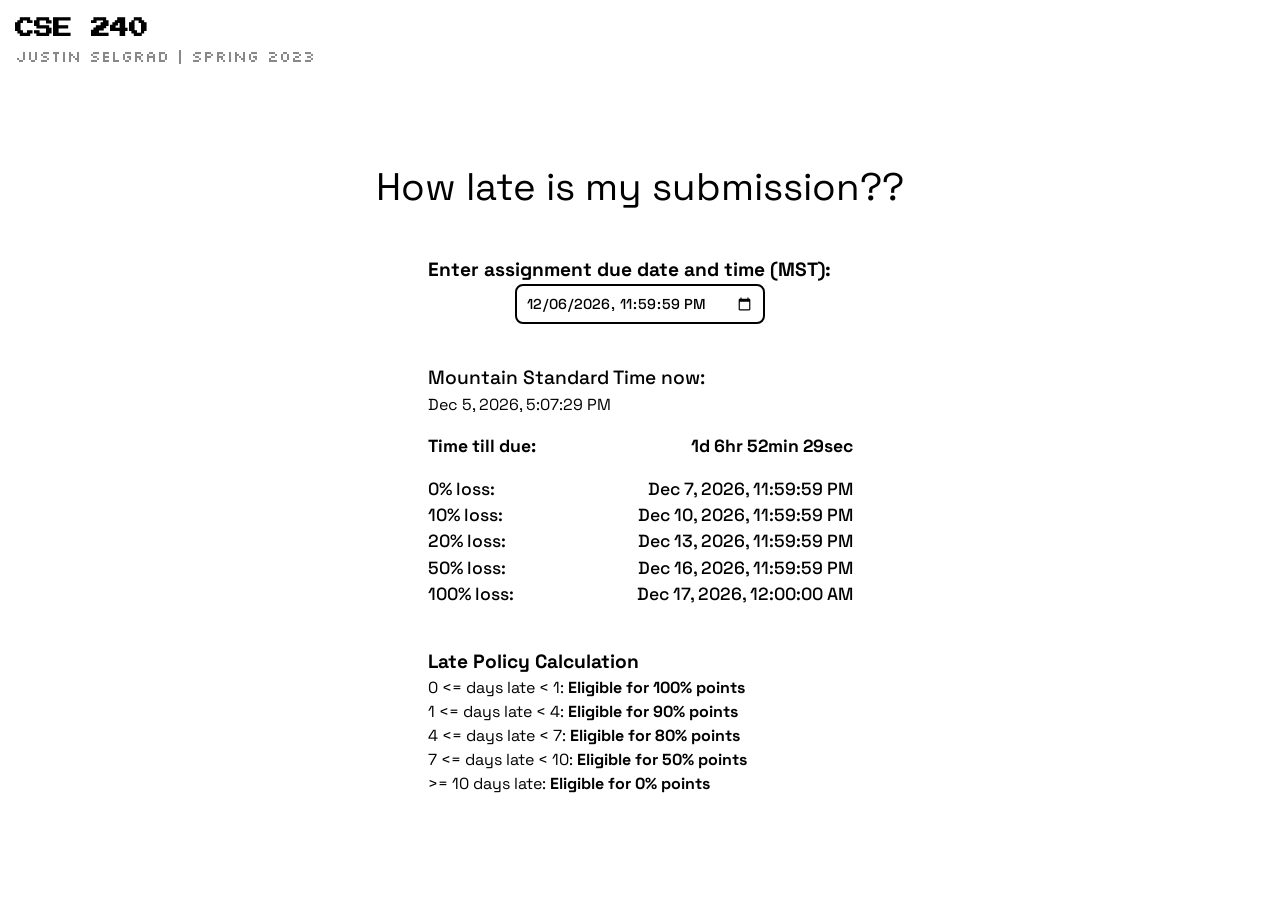
==== index.html @ 59bb1667 "pages deployment fix" ====
<!DOCTYPE html>
<html lang="en">

<head>
    <meta charset="UTF-8">
    <meta http-equiv="X-UA-Compatible" content="IE=edge">
    <meta name="viewport" content="width=device-width, initial-scale=1.0">
    <link href="./css/output.css" rel="stylesheet">
    <link
        href="https://fonts.googleapis.com/css2?family=Open+Sans:ital,wght@0,300;0,400;0,500;0,600;0,700;0,800;1,300;1,400;1,500;1,600;1,700;1,800&family=Press+Start+2P&family=Roboto+Slab:wght@100;200;300;400;500;600;700;800;900&family=Silkscreen:wght@400;700&family=Space+Grotesk:wght@300;400;500;600;700&display=swap"
        rel="stylesheet">
    <script src="./scripts/main.js"></script>

    <title>CSE 240 - Blegh</title>
</head>

<body class="w-[100vw] p-[15px]">

    <div id="header" class="w-[100%] h-[7vh]">
        <h1 class="text-[1.2rem] font-[700] mb-0 font-press-start">CSE 240</h1>
        <h2 class="text-[1rem] font-[500] text-[#888] font-silkscreen">Justin Selgrad | Spring 2023</h2>
    </div>

    <div id="main-body" class="w-[100%] mt-10 md:mt-20 grid place-content-center justify-items-center font-space-grotesk">
        <div id="body-title" class="mb-10">
            <h1 class="text-[1.5rem] md:text-[2.4rem] font-space-grotesk">How late is my submission??</h1>
        </div>
        <div id="body-content" class="md:w-[425px]">
            <div id="date-pick" class="mb-10">
                <p class="text-[1rem] md:text-[1.2rem] font-[700]">Enter assignment due date and time (MST):</p>
                <div id="button"
                    class="text-[0.9rem] mx-auto border-solid border-black border-[2px] w-[250px] h-[40px] grid place-content-center rounded-lg font-[500] hover:border-sky-700 hover:border-[3px]">
                    <input type="datetime-local" id="date" onchange="newDateTime()">
                </div>
            </div>

            <div id="output-div" class="mb-10">
                <p class="text-[1rem] md:text-[1.2rem] font-[500]">Mountain Standard Time now:</p>
                <p id="local-time" class="mb-4 text-[0.9rem] md:text-[1rem]"></p>
                <p class="text-[1.1rem] md:text-[1.1rem] font-[700] mb-4">Time till due: <span id="due-calc-total" class="float-right">😱</span></p>
                <p class="text-[1rem] md:text-[1.1rem] font-[500]">0% loss: <span id="due-calc-0" class="float-right">😱</span></p>
                <p class="text-[1rem] md:text-[1.1rem] font-[500]">10% loss: <span id="due-calc-10" class="float-right">😱</span></p>
                <p class="text-[1rem] md:text-[1.1rem] font-[500]">20% loss: <span id="due-calc-20" class="float-right">😱</span></p>
                <p class="text-[1rem] md:text-[1.1rem] font-[500]">50% loss: <span id="due-calc-50" class="float-right">😱</span></p>
                <p class="text-[1rem] md:text-[1.1rem] font-[500]">100% loss: <span id="due-calc-100" class="float-right">😱</span></p>
            </div>

            <div id="late-div" class="">
                <p class="text-[1rem] md:text-[1.2rem] font-[700]">Late Policy Calculation</p>
                <p class="text-[0.9rem] md:text-[1rem]">
                    0 <= days late < 1:<span class="font-[700]"> Eligible for 100% points </span> <br>
                    1 <= days late < 4:<span class="font-[700]"> Eligible for 90% points </span> <br>
                    4 <= days late < 7:<span class="font-[700]"> Eligible for 80% points </span> <br>
                    7 <= days late < 10:<span class="font-[700]"> Eligible for 50% points </span> <br>
                    >= 10 days late:<span class="font-[700]"> Eligible for 0% points </span>
                </p>
            </div>
        </div>

    </div>

    <div id="footer"></div>

</body>

</html>
---- css/output.css ----
/*
! tailwindcss v3.2.4 | MIT License | https://tailwindcss.com
*/

/*
1. Prevent padding and border from affecting element width. (https://github.com/mozdevs/cssremedy/issues/4)
2. Allow adding a border to an element by just adding a border-width. (https://github.com/tailwindcss/tailwindcss/pull/116)
*/

*,
::before,
::after {
  box-sizing: border-box;
  /* 1 */
  border-width: 0;
  /* 2 */
  border-style: solid;
  /* 2 */
  border-color: #e5e7eb;
  /* 2 */
}

::before,
::after {
  --tw-content: '';
}

/*
1. Use a consistent sensible line-height in all browsers.
2. Prevent adjustments of font size after orientation changes in iOS.
3. Use a more readable tab size.
4. Use the user's configured `sans` font-family by default.
5. Use the user's configured `sans` font-feature-settings by default.
*/

html {
  line-height: 1.5;
  /* 1 */
  -webkit-text-size-adjust: 100%;
  /* 2 */
  -moz-tab-size: 4;
  /* 3 */
  -o-tab-size: 4;
     tab-size: 4;
  /* 3 */
  font-family: ui-sans-serif, system-ui, -apple-system, BlinkMacSystemFont, "Segoe UI", Roboto, "Helvetica Neue", Arial, "Noto Sans", sans-serif, "Apple Color Emoji", "Segoe UI Emoji", "Segoe UI Symbol", "Noto Color Emoji";
  /* 4 */
  font-feature-settings: normal;
  /* 5 */
}

/*
1. Remove the margin in all browsers.
2. Inherit line-height from `html` so users can set them as a class directly on the `html` element.
*/

body {
  margin: 0;
  /* 1 */
  line-height: inherit;
  /* 2 */
}

/*
1. Add the correct height in Firefox.
2. Correct the inheritance of border color in Firefox. (https://bugzilla.mozilla.org/show_bug.cgi?id=190655)
3. Ensure horizontal rules are visible by default.
*/

hr {
  height: 0;
  /* 1 */
  color: inherit;
  /* 2 */
  border-top-width: 1px;
  /* 3 */
}

/*
Add the correct text decoration in Chrome, Edge, and Safari.
*/

abbr:where([title]) {
  -webkit-text-decoration: underline dotted;
          text-decoration: underline dotted;
}

/*
Remove the default font size and weight for headings.
*/

h1,
h2,
h3,
h4,
h5,
h6 {
  font-size: inherit;
  font-weight: inherit;
}

/*
Reset links to optimize for opt-in styling instead of opt-out.
*/

a {
  color: inherit;
  text-decoration: inherit;
}

/*
Add the correct font weight in Edge and Safari.
*/

b,
strong {
  font-weight: bolder;
}

/*
1. Use the user's configured `mono` font family by default.
2. Correct the odd `em` font sizing in all browsers.
*/

code,
kbd,
samp,
pre {
  font-family: ui-monospace, SFMono-Regular, Menlo, Monaco, Consolas, "Liberation Mono", "Courier New", monospace;
  /* 1 */
  font-size: 1em;
  /* 2 */
}

/*
Add the correct font size in all browsers.
*/

small {
  font-size: 80%;
}

/*
Prevent `sub` and `sup` elements from affecting the line height in all browsers.
*/

sub,
sup {
  font-size: 75%;
  line-height: 0;
  position: relative;
  vertical-align: baseline;
}

sub {
  bottom: -0.25em;
}

sup {
  top: -0.5em;
}

/*
1. Remove text indentation from table contents in Chrome and Safari. (https://bugs.chromium.org/p/chromium/issues/detail?id=999088, https://bugs.webkit.org/show_bug.cgi?id=201297)
2. Correct table border color inheritance in all Chrome and Safari. (https://bugs.chromium.org/p/chromium/issues/detail?id=935729, https://bugs.webkit.org/show_bug.cgi?id=195016)
3. Remove gaps between table borders by default.
*/

table {
  text-indent: 0;
  /* 1 */
  border-color: inherit;
  /* 2 */
  border-collapse: collapse;
  /* 3 */
}

/*
1. Change the font styles in all browsers.
2. Remove the margin in Firefox and Safari.
3. Remove default padding in all browsers.
*/

button,
input,
optgroup,
select,
textarea {
  font-family: inherit;
  /* 1 */
  font-size: 100%;
  /* 1 */
  font-weight: inherit;
  /* 1 */
  line-height: inherit;
  /* 1 */
  color: inherit;
  /* 1 */
  margin: 0;
  /* 2 */
  padding: 0;
  /* 3 */
}

/*
Remove the inheritance of text transform in Edge and Firefox.
*/

button,
select {
  text-transform: none;
}

/*
1. Correct the inability to style clickable types in iOS and Safari.
2. Remove default button styles.
*/

button,
[type='button'],
[type='reset'],
[type='submit'] {
  -webkit-appearance: button;
  /* 1 */
  background-color: transparent;
  /* 2 */
  background-image: none;
  /* 2 */
}

/*
Use the modern Firefox focus style for all focusable elements.
*/

:-moz-focusring {
  outline: auto;
}

/*
Remove the additional `:invalid` styles in Firefox. (https://github.com/mozilla/gecko-dev/blob/2f9eacd9d3d995c937b4251a5557d95d494c9be1/layout/style/res/forms.css#L728-L737)
*/

:-moz-ui-invalid {
  box-shadow: none;
}

/*
Add the correct vertical alignment in Chrome and Firefox.
*/

progress {
  vertical-align: baseline;
}

/*
Correct the cursor style of increment and decrement buttons in Safari.
*/

::-webkit-inner-spin-button,
::-webkit-outer-spin-button {
  height: auto;
}

/*
1. Correct the odd appearance in Chrome and Safari.
2. Correct the outline style in Safari.
*/

[type='search'] {
  -webkit-appearance: textfield;
  /* 1 */
  outline-offset: -2px;
  /* 2 */
}

/*
Remove the inner padding in Chrome and Safari on macOS.
*/

::-webkit-search-decoration {
  -webkit-appearance: none;
}

/*
1. Correct the inability to style clickable types in iOS and Safari.
2. Change font properties to `inherit` in Safari.
*/

::-webkit-file-upload-button {
  -webkit-appearance: button;
  /* 1 */
  font: inherit;
  /* 2 */
}

/*
Add the correct display in Chrome and Safari.
*/

summary {
  display: list-item;
}

/*
Removes the default spacing and border for appropriate elements.
*/

blockquote,
dl,
dd,
h1,
h2,
h3,
h4,
h5,
h6,
hr,
figure,
p,
pre {
  margin: 0;
}

fieldset {
  margin: 0;
  padding: 0;
}

legend {
  padding: 0;
}

ol,
ul,
menu {
  list-style: none;
  margin: 0;
  padding: 0;
}

/*
Prevent resizing textareas horizontally by default.
*/

textarea {
  resize: vertical;
}

/*
1. Reset the default placeholder opacity in Firefox. (https://github.com/tailwindlabs/tailwindcss/issues/3300)
2. Set the default placeholder color to the user's configured gray 400 color.
*/

input::-moz-placeholder, textarea::-moz-placeholder {
  opacity: 1;
  /* 1 */
  color: #9ca3af;
  /* 2 */
}

input::placeholder,
textarea::placeholder {
  opacity: 1;
  /* 1 */
  color: #9ca3af;
  /* 2 */
}

/*
Set the default cursor for buttons.
*/

button,
[role="button"] {
  cursor: pointer;
}

/*
Make sure disabled buttons don't get the pointer cursor.
*/

:disabled {
  cursor: default;
}

/*
1. Make replaced elements `display: block` by default. (https://github.com/mozdevs/cssremedy/issues/14)
2. Add `vertical-align: middle` to align replaced elements more sensibly by default. (https://github.com/jensimmons/cssremedy/issues/14#issuecomment-634934210)
   This can trigger a poorly considered lint error in some tools but is included by design.
*/

img,
svg,
video,
canvas,
audio,
iframe,
embed,
object {
  display: block;
  /* 1 */
  vertical-align: middle;
  /* 2 */
}

/*
Constrain images and videos to the parent width and preserve their intrinsic aspect ratio. (https://github.com/mozdevs/cssremedy/issues/14)
*/

img,
video {
  max-width: 100%;
  height: auto;
}

/* Make elements with the HTML hidden attribute stay hidden by default */

[hidden] {
  display: none;
}

*, ::before, ::after {
  --tw-border-spacing-x: 0;
  --tw-border-spacing-y: 0;
  --tw-translate-x: 0;
  --tw-translate-y: 0;
  --tw-rotate: 0;
  --tw-skew-x: 0;
  --tw-skew-y: 0;
  --tw-scale-x: 1;
  --tw-scale-y: 1;
  --tw-pan-x:  ;
  --tw-pan-y:  ;
  --tw-pinch-zoom:  ;
  --tw-scroll-snap-strictness: proximity;
  --tw-ordinal:  ;
  --tw-slashed-zero:  ;
  --tw-numeric-figure:  ;
  --tw-numeric-spacing:  ;
  --tw-numeric-fraction:  ;
  --tw-ring-inset:  ;
  --tw-ring-offset-width: 0px;
  --tw-ring-offset-color: #fff;
  --tw-ring-color: rgb(59 130 246 / 0.5);
  --tw-ring-offset-shadow: 0 0 #0000;
  --tw-ring-shadow: 0 0 #0000;
  --tw-shadow: 0 0 #0000;
  --tw-shadow-colored: 0 0 #0000;
  --tw-blur:  ;
  --tw-brightness:  ;
  --tw-contrast:  ;
  --tw-grayscale:  ;
  --tw-hue-rotate:  ;
  --tw-invert:  ;
  --tw-saturate:  ;
  --tw-sepia:  ;
  --tw-drop-shadow:  ;
  --tw-backdrop-blur:  ;
  --tw-backdrop-brightness:  ;
  --tw-backdrop-contrast:  ;
  --tw-backdrop-grayscale:  ;
  --tw-backdrop-hue-rotate:  ;
  --tw-backdrop-invert:  ;
  --tw-backdrop-opacity:  ;
  --tw-backdrop-saturate:  ;
  --tw-backdrop-sepia:  ;
}

::backdrop {
  --tw-border-spacing-x: 0;
  --tw-border-spacing-y: 0;
  --tw-translate-x: 0;
  --tw-translate-y: 0;
  --tw-rotate: 0;
  --tw-skew-x: 0;
  --tw-skew-y: 0;
  --tw-scale-x: 1;
  --tw-scale-y: 1;
  --tw-pan-x:  ;
  --tw-pan-y:  ;
  --tw-pinch-zoom:  ;
  --tw-scroll-snap-strictness: proximity;
  --tw-ordinal:  ;
  --tw-slashed-zero:  ;
  --tw-numeric-figure:  ;
  --tw-numeric-spacing:  ;
  --tw-numeric-fraction:  ;
  --tw-ring-inset:  ;
  --tw-ring-offset-width: 0px;
  --tw-ring-offset-color: #fff;
  --tw-ring-color: rgb(59 130 246 / 0.5);
  --tw-ring-offset-shadow: 0 0 #0000;
  --tw-ring-shadow: 0 0 #0000;
  --tw-shadow: 0 0 #0000;
  --tw-shadow-colored: 0 0 #0000;
  --tw-blur:  ;
  --tw-brightness:  ;
  --tw-contrast:  ;
  --tw-grayscale:  ;
  --tw-hue-rotate:  ;
  --tw-invert:  ;
  --tw-saturate:  ;
  --tw-sepia:  ;
  --tw-drop-shadow:  ;
  --tw-backdrop-blur:  ;
  --tw-backdrop-brightness:  ;
  --tw-backdrop-contrast:  ;
  --tw-backdrop-grayscale:  ;
  --tw-backdrop-hue-rotate:  ;
  --tw-backdrop-invert:  ;
  --tw-backdrop-opacity:  ;
  --tw-backdrop-saturate:  ;
  --tw-backdrop-sepia:  ;
}

.float-right {
  float: right;
}

.m-\[25px\] {
  margin: 25px;
}

.m-auto {
  margin: auto;
}

.mx-auto {
  margin-left: auto;
  margin-right: auto;
}

.mb-0 {
  margin-bottom: 0px;
}

.mb-10 {
  margin-bottom: 2.5rem;
}

.mb-4 {
  margin-bottom: 1rem;
}

.mt-20 {
  margin-top: 5rem;
}

.mt-10 {
  margin-top: 2.5rem;
}

.inline-block {
  display: inline-block;
}

.inline {
  display: inline;
}

.flex {
  display: flex;
}

.grid {
  display: grid;
}

.h-20 {
  height: 5rem;
}

.h-80 {
  height: 20rem;
}

.h-\[20vh\] {
  height: 20vh;
}

.h-\[80vh\] {
  height: 80vh;
}

.h-\[150vh\] {
  height: 150vh;
}

.h-\[15vh\] {
  height: 15vh;
}

.h-\[15\%\] {
  height: 15%;
}

.h-\[80\%\] {
  height: 80%;
}

.h-full {
  height: 100%;
}

.h-\[20px\] {
  height: 20px;
}

.h-\[40px\] {
  height: 40px;
}

.h-\[5vh\] {
  height: 5vh;
}

.h-\[7vh\] {
  height: 7vh;
}

.h-\[50px\] {
  height: 50px;
}

.w-\[100vw\] {
  width: 100vw;
}

.w-\[100\%\] {
  width: 100%;
}

.w-\[150px\] {
  width: 150px;
}

.w-\[400px\] {
  width: 400px;
}

.w-\[300px\] {
  width: 300px;
}

.w-auto {
  width: auto;
}

.w-\[200px\] {
  width: 200px;
}

.w-\[500px\] {
  width: 500px;
}

.w-\[250px\] {
  width: 250px;
}

.w-\[350px\] {
  width: 350px;
}

.w-\[375px\] {
  width: 375px;
}

.w-\[450px\] {
  width: 450px;
}

.w-\[425px\] {
  width: 425px;
}

.place-content-center {
  place-content: center;
}

.items-center {
  align-items: center;
}

.justify-center {
  justify-content: center;
}

.justify-items-center {
  justify-items: center;
}

.gap-0 {
  gap: 0px;
}

.gap-1 {
  gap: 0.25rem;
}

.gap-12 {
  gap: 3rem;
}

.rounded-lg {
  border-radius: 0.5rem;
}

.border-\[1px\] {
  border-width: 1px;
}

.border-\[2px\] {
  border-width: 2px;
}

.border-solid {
  border-style: solid;
}

.border-black {
  --tw-border-opacity: 1;
  border-color: rgb(0 0 0 / var(--tw-border-opacity));
}

.p-\[25px\] {
  padding: 25px;
}

.p-\[15px\] {
  padding: 15px;
}

.text-center {
  text-align: center;
}

.text-right {
  text-align: right;
}

.align-middle {
  vertical-align: middle;
}

.font-space-grotesk {
  font-family: "Space Grotesk", "sans serif";
}

.font-silkscreen {
  font-family: Silkscreen;
}

.font-press-start {
  font-family: "Press Start 2P", cursive;
}

.font-open-sans {
  font-family: "Open Sans", "sans serif";
}

.text-\[2rem\] {
  font-size: 2rem;
}

.text-\[1\.3rem\] {
  font-size: 1.3rem;
}

.text-\[1\.8rem\] {
  font-size: 1.8rem;
}

.text-\[1\.5rem\] {
  font-size: 1.5rem;
}

.text-\[2\.4rem\] {
  font-size: 2.4rem;
}

.text-\[1rem\] {
  font-size: 1rem;
}

.text-\[1\.2rem\] {
  font-size: 1.2rem;
}

.text-\[1\.1rem\] {
  font-size: 1.1rem;
}

.text-\[0\.8rem\] {
  font-size: 0.8rem;
}

.text-\[0\.5rem\] {
  font-size: 0.5rem;
}

.text-\[0\.9rem\] {
  font-size: 0.9rem;
}

.font-\[700\] {
  font-weight: 700;
}

.font-\[500\] {
  font-weight: 500;
}

.font-\[900\] {
  font-weight: 900;
}

.text-\[\#888\] {
  --tw-text-opacity: 1;
  color: rgb(136 136 136 / var(--tw-text-opacity));
}

.text-\[700\] {
  color: 700;
}

.text-\[500\] {
  color: 500;
}

.text-\[900\] {
  color: 900;
}

.marker\:rounded-lg *::marker {
  border-radius: 0.5rem;
}

.marker\:rounded-lg::marker {
  border-radius: 0.5rem;
}

.hover\:border-\[3px\]:hover {
  border-width: 3px;
}

.hover\:border-sky-700:hover {
  --tw-border-opacity: 1;
  border-color: rgb(3 105 161 / var(--tw-border-opacity));
}

@media (min-width: 640px) {
  .sm\:grid {
    display: grid;
  }

  .sm\:place-content-center {
    place-content: center;
  }

  .sm\:justify-center {
    justify-content: center;
  }

  .sm\:justify-items-center {
    justify-items: center;
  }

  .sm\:text-center {
    text-align: center;
  }

  .sm\:text-\[1rem\] {
    font-size: 1rem;
  }

  .sm\:text-\[0\.5rem\] {
    font-size: 0.5rem;
  }
}

@media (min-width: 768px) {
  .md\:mt-20 {
    margin-top: 5rem;
  }

  .md\:w-\[425px\] {
    width: 425px;
  }

  .md\:text-\[2\.4rem\] {
    font-size: 2.4rem;
  }

  .md\:text-\[1\.2rem\] {
    font-size: 1.2rem;
  }

  .md\:text-\[1\.1rem\] {
    font-size: 1.1rem;
  }

  .md\:text-\[1rem\] {
    font-size: 1rem;
  }
}
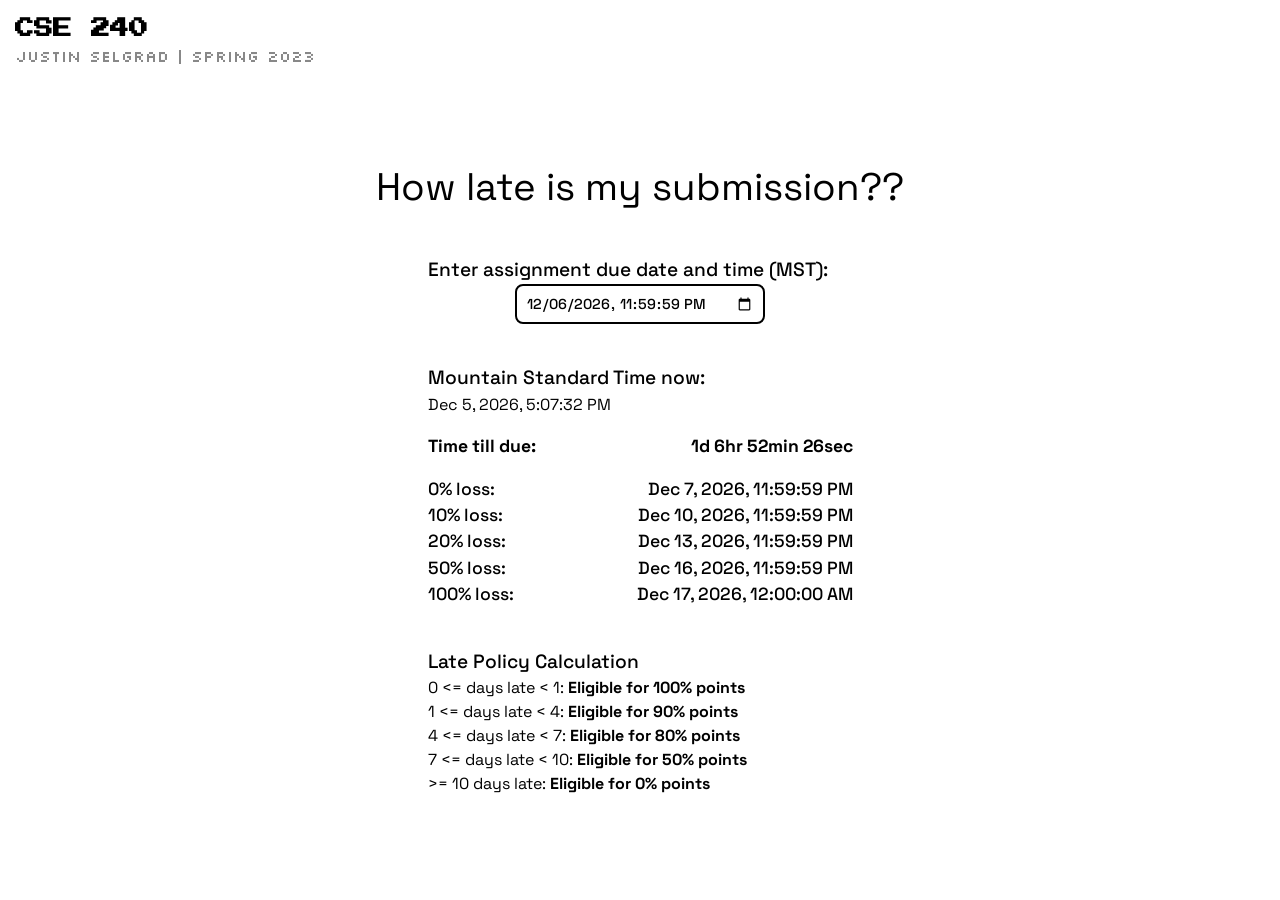
==== commit d5489b85: "tiny things being sorted out" ====
--- a/index.html
+++ b/index.html
@@ -27,7 +27,7 @@
         </div>
         <div id="body-content" class="md:w-[425px]">
             <div id="date-pick" class="mb-10">
-                <p class="text-[1rem] md:text-[1.2rem] font-[700]">Enter assignment due date and time (MST):</p>
+                <p class="text-[1rem] md:text-[1.2rem] font-[500]">Enter assignment due date and time (MST):</p>
                 <div id="button"
                     class="text-[0.9rem] mx-auto border-solid border-black border-[2px] w-[250px] h-[40px] grid place-content-center rounded-lg font-[500] hover:border-sky-700 hover:border-[3px]">
                     <input type="datetime-local" id="date" onchange="newDateTime()">
@@ -46,7 +46,7 @@
             </div>
 
             <div id="late-div" class="">
-                <p class="text-[1rem] md:text-[1.2rem] font-[700]">Late Policy Calculation</p>
+                <p class="text-[1rem] md:text-[1.2rem] font-[500]">Late Policy Calculation</p>
                 <p class="text-[0.9rem] md:text-[1rem]">
                     0 <= days late < 1:<span class="font-[700]"> Eligible for 100% points </span> <br>
                     1 <= days late < 4:<span class="font-[700]"> Eligible for 90% points </span> <br>
--- a/css/output.css
+++ b/css/output.css
@@ -517,14 +517,6 @@
   float: right;
 }
 
-.m-\[25px\] {
-  margin: 25px;
-}
-
-.m-auto {
-  margin: auto;
-}
-
 .mx-auto {
   margin-left: auto;
   margin-right: auto;
@@ -534,6 +526,10 @@
   margin-bottom: 0px;
 }
 
+.mt-10 {
+  margin-top: 2.5rem;
+}
+
 .mb-10 {
   margin-bottom: 2.5rem;
 }
@@ -542,86 +538,18 @@
   margin-bottom: 1rem;
 }
 
-.mt-20 {
-  margin-top: 5rem;
-}
-
-.mt-10 {
-  margin-top: 2.5rem;
-}
-
-.inline-block {
-  display: inline-block;
-}
-
-.inline {
-  display: inline;
-}
-
-.flex {
-  display: flex;
-}
-
 .grid {
   display: grid;
 }
 
-.h-20 {
-  height: 5rem;
-}
-
-.h-80 {
-  height: 20rem;
-}
-
-.h-\[20vh\] {
-  height: 20vh;
-}
-
-.h-\[80vh\] {
-  height: 80vh;
-}
-
-.h-\[150vh\] {
-  height: 150vh;
-}
-
-.h-\[15vh\] {
-  height: 15vh;
-}
-
-.h-\[15\%\] {
-  height: 15%;
-}
-
-.h-\[80\%\] {
-  height: 80%;
-}
-
-.h-full {
-  height: 100%;
-}
-
-.h-\[20px\] {
-  height: 20px;
+.h-\[7vh\] {
+  height: 7vh;
 }
 
 .h-\[40px\] {
   height: 40px;
 }
 
-.h-\[5vh\] {
-  height: 5vh;
-}
-
-.h-\[7vh\] {
-  height: 7vh;
-}
-
-.h-\[50px\] {
-  height: 50px;
-}
-
 .w-\[100vw\] {
   width: 100vw;
 }
@@ -630,84 +558,20 @@
   width: 100%;
 }
 
-.w-\[150px\] {
-  width: 150px;
-}
-
-.w-\[400px\] {
-  width: 400px;
-}
-
-.w-\[300px\] {
-  width: 300px;
-}
-
-.w-auto {
-  width: auto;
-}
-
-.w-\[200px\] {
-  width: 200px;
-}
-
-.w-\[500px\] {
-  width: 500px;
-}
-
 .w-\[250px\] {
   width: 250px;
 }
 
-.w-\[350px\] {
-  width: 350px;
-}
-
-.w-\[375px\] {
-  width: 375px;
-}
-
-.w-\[450px\] {
-  width: 450px;
-}
-
-.w-\[425px\] {
-  width: 425px;
-}
-
 .place-content-center {
   place-content: center;
 }
 
-.items-center {
-  align-items: center;
-}
-
-.justify-center {
-  justify-content: center;
-}
-
 .justify-items-center {
   justify-items: center;
 }
 
-.gap-0 {
-  gap: 0px;
-}
-
-.gap-1 {
-  gap: 0.25rem;
-}
-
-.gap-12 {
-  gap: 3rem;
-}
-
 .rounded-lg {
   border-radius: 0.5rem;
-}
-
-.border-\[1px\] {
-  border-width: 1px;
 }
 
 .border-\[2px\] {
@@ -723,96 +587,48 @@
   border-color: rgb(0 0 0 / var(--tw-border-opacity));
 }
 
-.p-\[25px\] {
-  padding: 25px;
-}
-
 .p-\[15px\] {
   padding: 15px;
 }
 
-.text-center {
-  text-align: center;
-}
-
-.text-right {
-  text-align: right;
-}
-
-.align-middle {
-  vertical-align: middle;
+.font-press-start {
+  font-family: "Press Start 2P", cursive;
+}
+
+.font-silkscreen {
+  font-family: Silkscreen;
 }
 
 .font-space-grotesk {
   font-family: "Space Grotesk", "sans serif";
 }
 
-.font-silkscreen {
-  font-family: Silkscreen;
-}
-
-.font-press-start {
-  font-family: "Press Start 2P", cursive;
-}
-
-.font-open-sans {
-  font-family: "Open Sans", "sans serif";
-}
-
-.text-\[2rem\] {
-  font-size: 2rem;
-}
-
-.text-\[1\.3rem\] {
-  font-size: 1.3rem;
-}
-
-.text-\[1\.8rem\] {
-  font-size: 1.8rem;
+.text-\[1\.2rem\] {
+  font-size: 1.2rem;
+}
+
+.text-\[1rem\] {
+  font-size: 1rem;
 }
 
 .text-\[1\.5rem\] {
   font-size: 1.5rem;
 }
 
-.text-\[2\.4rem\] {
-  font-size: 2.4rem;
-}
-
-.text-\[1rem\] {
-  font-size: 1rem;
-}
-
-.text-\[1\.2rem\] {
-  font-size: 1.2rem;
+.text-\[0\.9rem\] {
+  font-size: 0.9rem;
 }
 
 .text-\[1\.1rem\] {
   font-size: 1.1rem;
 }
 
-.text-\[0\.8rem\] {
-  font-size: 0.8rem;
-}
-
-.text-\[0\.5rem\] {
-  font-size: 0.5rem;
-}
-
-.text-\[0\.9rem\] {
-  font-size: 0.9rem;
-}
-
 .font-\[700\] {
   font-weight: 700;
 }
 
 .font-\[500\] {
   font-weight: 500;
-}
-
-.font-\[900\] {
-  font-weight: 900;
 }
 
 .text-\[\#888\] {
@@ -820,26 +636,6 @@
   color: rgb(136 136 136 / var(--tw-text-opacity));
 }
 
-.text-\[700\] {
-  color: 700;
-}
-
-.text-\[500\] {
-  color: 500;
-}
-
-.text-\[900\] {
-  color: 900;
-}
-
-.marker\:rounded-lg *::marker {
-  border-radius: 0.5rem;
-}
-
-.marker\:rounded-lg::marker {
-  border-radius: 0.5rem;
-}
-
 .hover\:border-\[3px\]:hover {
   border-width: 3px;
 }
@@ -847,36 +643,6 @@
 .hover\:border-sky-700:hover {
   --tw-border-opacity: 1;
   border-color: rgb(3 105 161 / var(--tw-border-opacity));
-}
-
-@media (min-width: 640px) {
-  .sm\:grid {
-    display: grid;
-  }
-
-  .sm\:place-content-center {
-    place-content: center;
-  }
-
-  .sm\:justify-center {
-    justify-content: center;
-  }
-
-  .sm\:justify-items-center {
-    justify-items: center;
-  }
-
-  .sm\:text-center {
-    text-align: center;
-  }
-
-  .sm\:text-\[1rem\] {
-    font-size: 1rem;
-  }
-
-  .sm\:text-\[0\.5rem\] {
-    font-size: 0.5rem;
-  }
 }
 
 @media (min-width: 768px) {
@@ -896,11 +662,11 @@
     font-size: 1.2rem;
   }
 
+  .md\:text-\[1rem\] {
+    font-size: 1rem;
+  }
+
   .md\:text-\[1\.1rem\] {
     font-size: 1.1rem;
   }
-
-  .md\:text-\[1rem\] {
-    font-size: 1rem;
-  }
 }
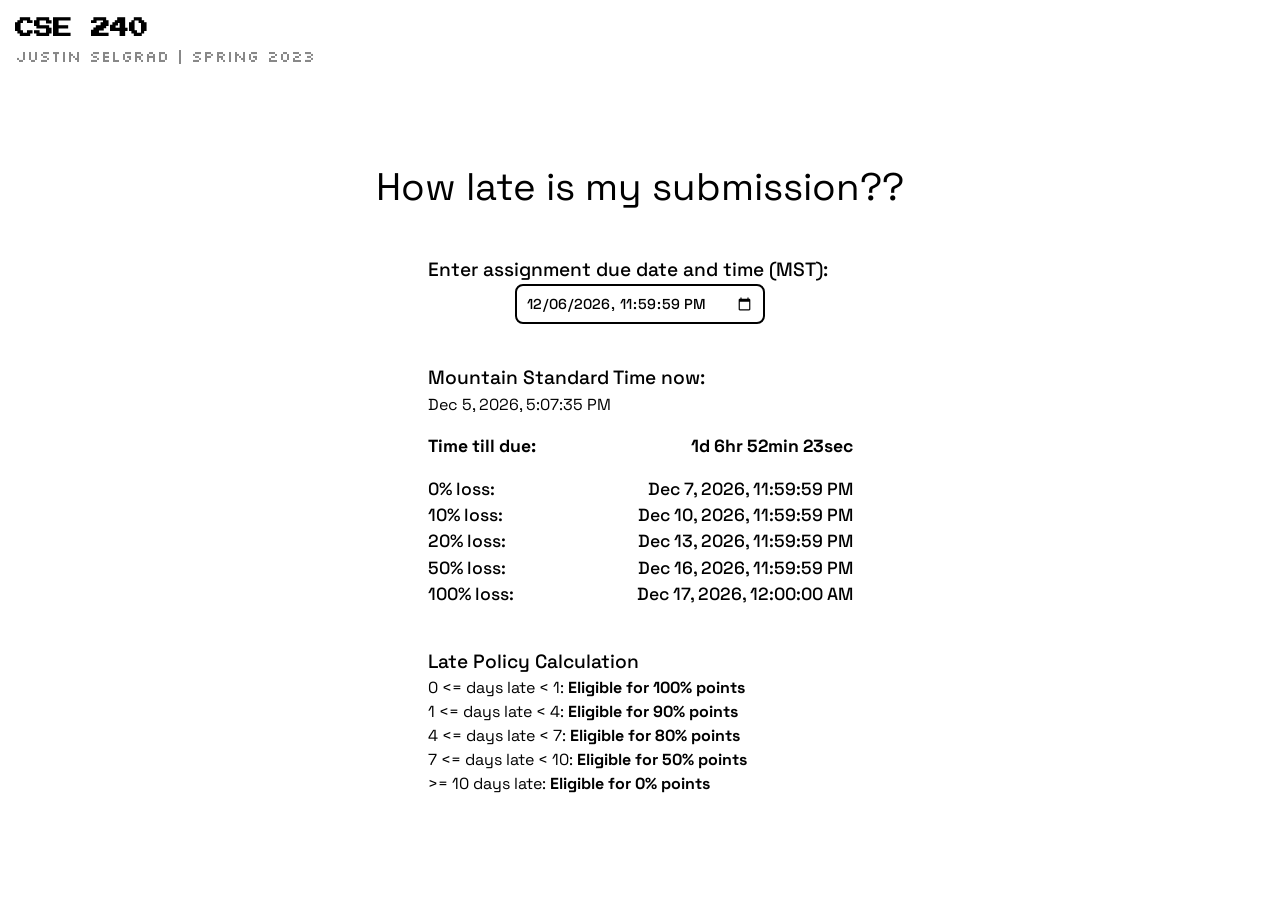
==== commit 32145958: "updated title" ====
--- a/index.html
+++ b/index.html
@@ -10,8 +10,8 @@
         href="https://fonts.googleapis.com/css2?family=Open+Sans:ital,wght@0,300;0,400;0,500;0,600;0,700;0,800;1,300;1,400;1,500;1,600;1,700;1,800&family=Press+Start+2P&family=Roboto+Slab:wght@100;200;300;400;500;600;700;800;900&family=Silkscreen:wght@400;700&family=Space+Grotesk:wght@300;400;500;600;700&display=swap"
         rel="stylesheet">
     <script src="./scripts/main.js"></script>
-
-    <title>CSE 240 - Blegh</title>
+    <link rel="icon" type="image/png" href="./images/pointer.png">
+    <title>CSE 240 - How late is my assignment?</title>
 </head>
 
 <body class="w-[100vw] p-[15px]">
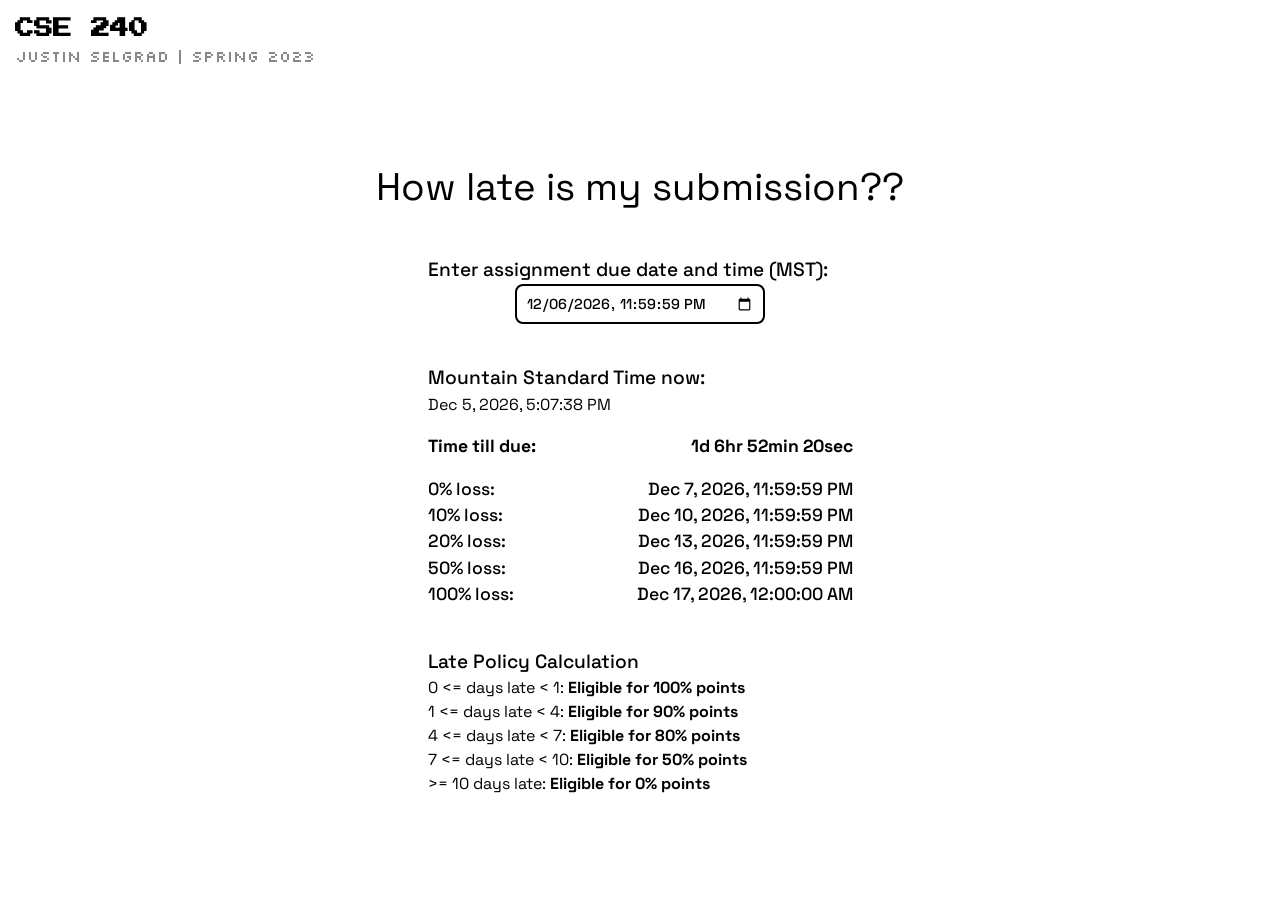
==== commit 6ab7abd8: "Viewport Width was being funky" ====
--- a/index.html
+++ b/index.html
@@ -14,7 +14,7 @@
     <title>CSE 240 - How late is my assignment?</title>
 </head>
 
-<body class="w-[100vw] p-[15px]">
+<body class="p-[15px]">
 
     <div id="header" class="w-[100%] h-[7vh]">
         <h1 class="text-[1.2rem] font-[700] mb-0 font-press-start">CSE 240</h1>
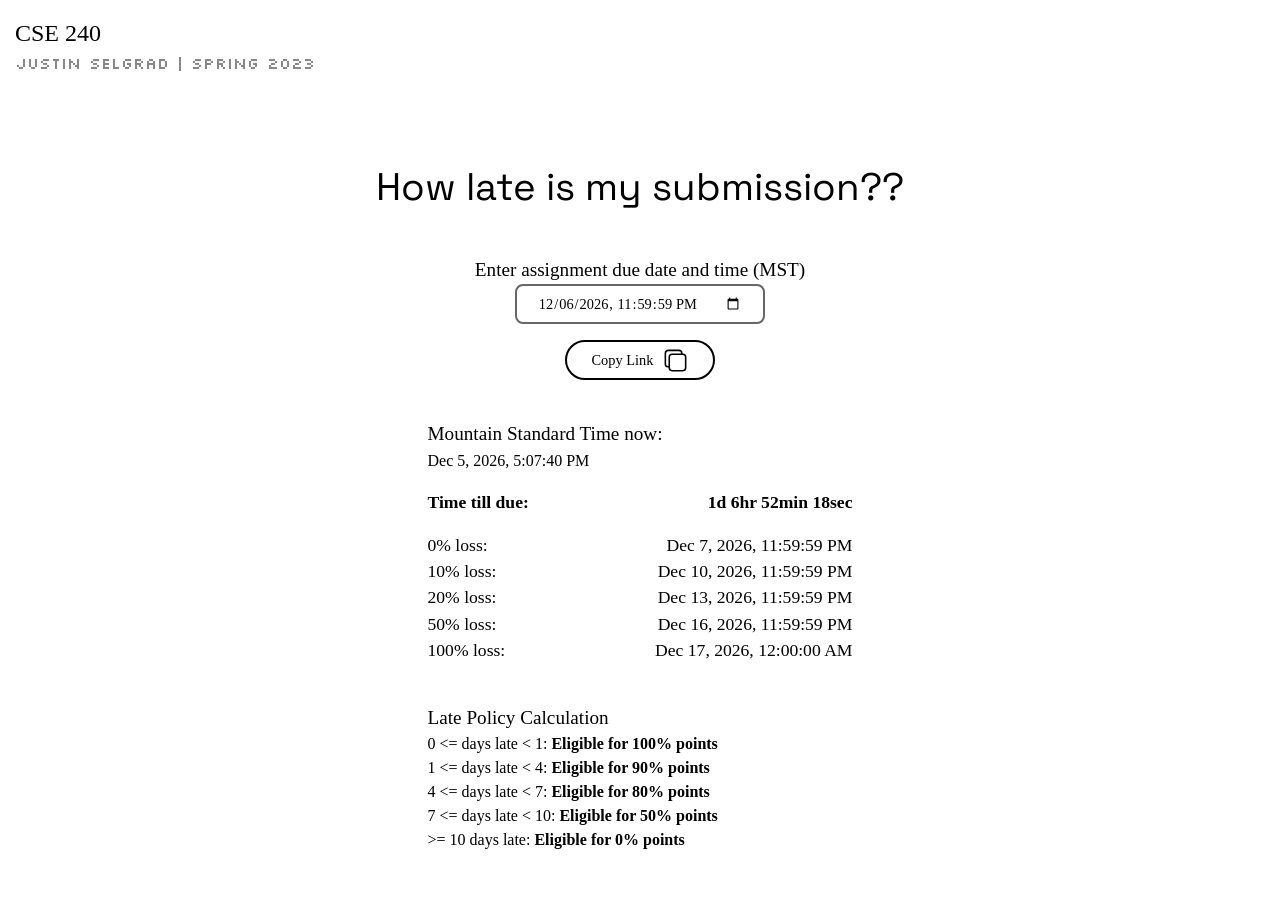
==== commit 9589e83f: "Added link parameters" ====
--- a/index.html
+++ b/index.html
@@ -17,21 +17,25 @@
 <body class="p-[15px]">
 
     <div id="header" class="w-[100%] h-[7vh]">
-        <h1 class="text-[1.2rem] font-[700] mb-0 font-press-start">CSE 240</h1>
+        <h1 class="text-[1.5rem] font-[500] mb-0 font-open-sans">CSE 240</h1>
         <h2 class="text-[1rem] font-[500] text-[#888] font-silkscreen">Justin Selgrad | Spring 2023</h2>
     </div>
 
-    <div id="main-body" class="w-[100%] mt-10 md:mt-20 grid place-content-center justify-items-center font-space-grotesk">
+    <div id="main-body" class="mt-10 md:mt-20 grid place-content-center justify-items-center font-open-sans">
         <div id="body-title" class="mb-10">
             <h1 class="text-[1.5rem] md:text-[2.4rem] font-space-grotesk">How late is my submission??</h1>
         </div>
         <div id="body-content" class="md:w-[425px]">
-            <div id="date-pick" class="mb-10">
-                <p class="text-[1rem] md:text-[1.2rem] font-[500]">Enter assignment due date and time (MST):</p>
-                <div id="button"
-                    class="text-[0.9rem] mx-auto border-solid border-black border-[2px] w-[250px] h-[40px] grid place-content-center rounded-lg font-[500] hover:border-sky-700 hover:border-[3px]">
+            <div id="date-pick" class="mb-10 grid justify-items-center">
+                <p class="text-[1rem] md:text-[1.2rem] font-[500]">Enter assignment due date and time (MST)</p>
+                <div class="text-[0.9rem] mx-auto border-solid border-[#666] border-[2px] w-[250px] h-[40px] grid place-content-center rounded-lg font-[500] hover:border-sky-700 hover:border-[2px]">
                     <input type="datetime-local" id="date" onchange="newDateTime()">
                 </div>
+                <div class="mt-4 text-[0.9rem] mx-auto border-solid border-black border-[2px] w-[150px] h-[40px] flex justify-center items-center rounded-full font-[500] hover:cursor-pointer hover:underline hover:decoration-solid" onclick="generateLink()">
+                    <p id="copy-button" class="mx-[5px]">Copy Link</p>
+                    <img src="./images/copy-outline.svg" alt="copy link" class="h-[25px] w-[25px] mx-[5px]">
+                </div>
+
             </div>
 
             <div id="output-div" class="mb-10">
--- a/css/output.css
+++ b/css/output.css
@@ -522,6 +522,21 @@
   margin-right: auto;
 }
 
+.mx-\[10px\] {
+  margin-left: 10px;
+  margin-right: 10px;
+}
+
+.mx-\[10\] {
+  margin-left: 10;
+  margin-right: 10;
+}
+
+.mx-\[5px\] {
+  margin-left: 5px;
+  margin-right: 5px;
+}
+
 .mb-0 {
   margin-bottom: 0px;
 }
@@ -538,10 +553,26 @@
   margin-bottom: 1rem;
 }
 
+.mt-4 {
+  margin-top: 1rem;
+}
+
+.inline {
+  display: inline;
+}
+
+.flex {
+  display: flex;
+}
+
 .grid {
   display: grid;
 }
 
+.hidden {
+  display: none;
+}
+
 .h-\[7vh\] {
   height: 7vh;
 }
@@ -550,8 +581,8 @@
   height: 40px;
 }
 
-.w-\[100vw\] {
-  width: 100vw;
+.h-\[25px\] {
+  height: 25px;
 }
 
 .w-\[100\%\] {
@@ -562,10 +593,50 @@
   width: 250px;
 }
 
+.w-\[125px\] {
+  width: 125px;
+}
+
+.w-\[25px\] {
+  width: 25px;
+}
+
+.w-\[200px\] {
+  width: 200px;
+}
+
+.w-\[120px\] {
+  width: 120px;
+}
+
+.w-\[130px\] {
+  width: 130px;
+}
+
+.w-\[150px\] {
+  width: 150px;
+}
+
+.flex-1 {
+  flex: 1 1 0%;
+}
+
 .place-content-center {
   place-content: center;
 }
 
+.content-center {
+  align-content: center;
+}
+
+.items-center {
+  align-items: center;
+}
+
+.justify-center {
+  justify-content: center;
+}
+
 .justify-items-center {
   justify-items: center;
 }
@@ -574,8 +645,16 @@
   border-radius: 0.5rem;
 }
 
+.rounded-full {
+  border-radius: 9999px;
+}
+
 .border-\[2px\] {
   border-width: 2px;
+}
+
+.border-\[1px\] {
+  border-width: 1px;
 }
 
 .border-solid {
@@ -587,12 +666,31 @@
   border-color: rgb(0 0 0 / var(--tw-border-opacity));
 }
 
+.border-\[\#444\] {
+  --tw-border-opacity: 1;
+  border-color: rgb(68 68 68 / var(--tw-border-opacity));
+}
+
+.border-\[\#888\] {
+  --tw-border-opacity: 1;
+  border-color: rgb(136 136 136 / var(--tw-border-opacity));
+}
+
+.border-\[\#666\] {
+  --tw-border-opacity: 1;
+  border-color: rgb(102 102 102 / var(--tw-border-opacity));
+}
+
 .p-\[15px\] {
   padding: 15px;
 }
 
-.font-press-start {
-  font-family: "Press Start 2P", cursive;
+.align-middle {
+  vertical-align: middle;
+}
+
+.font-open-sans {
+  font-family: "Open Sans", "sans serif";
 }
 
 .font-silkscreen {
@@ -603,18 +701,14 @@
   font-family: "Space Grotesk", "sans serif";
 }
 
-.text-\[1\.2rem\] {
-  font-size: 1.2rem;
+.text-\[1\.5rem\] {
+  font-size: 1.5rem;
 }
 
 .text-\[1rem\] {
   font-size: 1rem;
 }
 
-.text-\[1\.5rem\] {
-  font-size: 1.5rem;
-}
-
 .text-\[0\.9rem\] {
   font-size: 0.9rem;
 }
@@ -623,12 +717,16 @@
   font-size: 1.1rem;
 }
 
+.font-\[500\] {
+  font-weight: 500;
+}
+
+.font-\[300\] {
+  font-weight: 300;
+}
+
 .font-\[700\] {
   font-weight: 700;
-}
-
-.font-\[500\] {
-  font-weight: 500;
 }
 
 .text-\[\#888\] {
@@ -636,13 +734,83 @@
   color: rgb(136 136 136 / var(--tw-text-opacity));
 }
 
+.hover\:cursor-pointer:hover {
+  cursor: pointer;
+}
+
 .hover\:border-\[3px\]:hover {
   border-width: 3px;
+}
+
+.hover\:border-\[1px\]:hover {
+  border-width: 1px;
+}
+
+.hover\:border-\[2px\]:hover {
+  border-width: 2px;
 }
 
 .hover\:border-sky-700:hover {
   --tw-border-opacity: 1;
   border-color: rgb(3 105 161 / var(--tw-border-opacity));
+}
+
+.hover\:border-\[\#888\]:hover {
+  --tw-border-opacity: 1;
+  border-color: rgb(136 136 136 / var(--tw-border-opacity));
+}
+
+.hover\:border-\[\#333\]:hover {
+  --tw-border-opacity: 1;
+  border-color: rgb(51 51 51 / var(--tw-border-opacity));
+}
+
+.hover\:border-\[\#FFF\]:hover {
+  --tw-border-opacity: 1;
+  border-color: rgb(255 255 255 / var(--tw-border-opacity));
+}
+
+.hover\:bg-slate-500:hover {
+  --tw-bg-opacity: 1;
+  background-color: rgb(100 116 139 / var(--tw-bg-opacity));
+}
+
+.hover\:fill-slate-400:hover {
+  fill: #94a3b8;
+}
+
+.hover\:text-\[\#888\]:hover {
+  --tw-text-opacity: 1;
+  color: rgb(136 136 136 / var(--tw-text-opacity));
+}
+
+.hover\:text-blue-800:hover {
+  --tw-text-opacity: 1;
+  color: rgb(30 64 175 / var(--tw-text-opacity));
+}
+
+.hover\:underline:hover {
+  text-decoration-line: underline;
+}
+
+.hover\:decoration-solid:hover {
+  text-decoration-style: solid;
+}
+
+.hover\:decoration-wavy:hover {
+  text-decoration-style: wavy;
+}
+
+.hover\:shadow-lg:hover {
+  --tw-shadow: 0 10px 15px -3px rgb(0 0 0 / 0.1), 0 4px 6px -4px rgb(0 0 0 / 0.1);
+  --tw-shadow-colored: 0 10px 15px -3px var(--tw-shadow-color), 0 4px 6px -4px var(--tw-shadow-color);
+  box-shadow: var(--tw-ring-offset-shadow, 0 0 #0000), var(--tw-ring-shadow, 0 0 #0000), var(--tw-shadow);
+}
+
+.hover\:shadow-sm:hover {
+  --tw-shadow: 0 1px 2px 0 rgb(0 0 0 / 0.05);
+  --tw-shadow-colored: 0 1px 2px 0 var(--tw-shadow-color);
+  box-shadow: var(--tw-ring-offset-shadow, 0 0 #0000), var(--tw-ring-shadow, 0 0 #0000), var(--tw-shadow);
 }
 
 @media (min-width: 768px) {
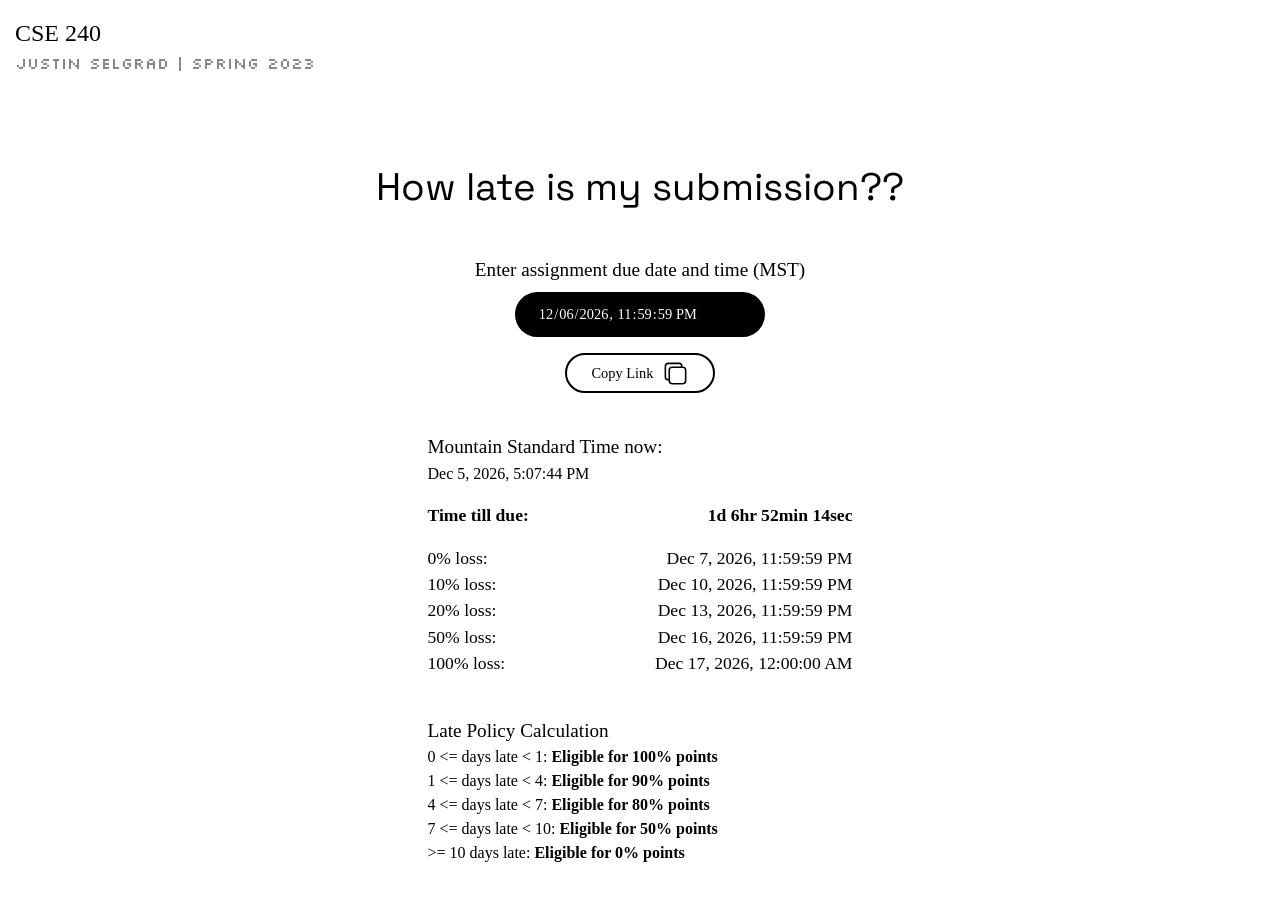
==== commit 9a9dda63: "prettified the buttons" ====
--- a/index.html
+++ b/index.html
@@ -27,11 +27,11 @@
         </div>
         <div id="body-content" class="md:w-[425px]">
             <div id="date-pick" class="mb-10 grid justify-items-center">
-                <p class="text-[1rem] md:text-[1.2rem] font-[500]">Enter assignment due date and time (MST)</p>
-                <div class="text-[0.9rem] mx-auto border-solid border-[#666] border-[2px] w-[250px] h-[40px] grid place-content-center rounded-lg font-[500] hover:border-sky-700 hover:border-[2px]">
-                    <input type="datetime-local" id="date" onchange="newDateTime()">
+                <p class="text-[1rem] md:text-[1.2rem] font-[500] mb-2">Enter assignment due date and time (MST)</p>
+                <div class="text-[0.9rem] text-white bg-black mx-auto border-solid border-[#000] border-[2px] w-[250px] h-[45px] grid place-content-center rounded-full font-[500] hover:shadow-xl transition ease-in-out duration-500 cursor-pointer">
+                    <input type="datetime-local" id="date" onchange="newDateTime()" class="appearance-none bg-transparent cursor-pointer">
                 </div>
-                <div class="mt-4 text-[0.9rem] mx-auto border-solid border-black border-[2px] w-[150px] h-[40px] flex justify-center items-center rounded-full font-[500] hover:cursor-pointer hover:underline hover:decoration-solid" onclick="generateLink()">
+                <div class="mt-4 text-[0.9rem] mx-auto border-solid border-black border-[2px] w-[150px] h-[40px] flex justify-center items-center rounded-full font-[500] hover:cursor-pointer hover:underline hover:decoration-solid hover:shadow-md hover:border-[#555] transition ease-in-out duration-500" onclick="generateLink()">
                     <p id="copy-button" class="mx-[5px]">Copy Link</p>
                     <img src="./images/copy-outline.svg" alt="copy link" class="h-[25px] w-[25px] mx-[5px]">
                 </div>
--- a/css/output.css
+++ b/css/output.css
@@ -522,16 +522,6 @@
   margin-right: auto;
 }
 
-.mx-\[10px\] {
-  margin-left: 10px;
-  margin-right: 10px;
-}
-
-.mx-\[10\] {
-  margin-left: 10;
-  margin-right: 10;
-}
-
 .mx-\[5px\] {
   margin-left: 5px;
   margin-right: 5px;
@@ -549,16 +539,16 @@
   margin-bottom: 2.5rem;
 }
 
+.mt-4 {
+  margin-top: 1rem;
+}
+
 .mb-4 {
   margin-bottom: 1rem;
 }
 
-.mt-4 {
-  margin-top: 1rem;
-}
-
-.inline {
-  display: inline;
+.mb-2 {
+  margin-bottom: 0.5rem;
 }
 
 .flex {
@@ -569,10 +559,6 @@
   display: grid;
 }
 
-.hidden {
-  display: none;
-}
-
 .h-\[7vh\] {
   height: 7vh;
 }
@@ -585,6 +571,10 @@
   height: 25px;
 }
 
+.h-\[45px\] {
+  height: 45px;
+}
+
 .w-\[100\%\] {
   width: 100%;
 }
@@ -593,42 +583,28 @@
   width: 250px;
 }
 
-.w-\[125px\] {
-  width: 125px;
+.w-\[150px\] {
+  width: 150px;
 }
 
 .w-\[25px\] {
   width: 25px;
 }
 
-.w-\[200px\] {
-  width: 200px;
-}
-
-.w-\[120px\] {
-  width: 120px;
-}
-
-.w-\[130px\] {
-  width: 130px;
-}
-
-.w-\[150px\] {
-  width: 150px;
-}
-
-.flex-1 {
-  flex: 1 1 0%;
+.cursor-pointer {
+  cursor: pointer;
+}
+
+.appearance-none {
+  -webkit-appearance: none;
+     -moz-appearance: none;
+          appearance: none;
 }
 
 .place-content-center {
   place-content: center;
 }
 
-.content-center {
-  align-content: center;
-}
-
 .items-center {
   align-items: center;
 }
@@ -649,16 +625,29 @@
   border-radius: 9999px;
 }
 
+.rounded-\[25px\] {
+  border-radius: 25px;
+}
+
+.rounded-\[10px\] {
+  border-radius: 10px;
+}
+
+.rounded-\[15px\] {
+  border-radius: 15px;
+}
+
 .border-\[2px\] {
   border-width: 2px;
 }
 
-.border-\[1px\] {
-  border-width: 1px;
-}
-
 .border-solid {
   border-style: solid;
+}
+
+.border-\[\#666\] {
+  --tw-border-opacity: 1;
+  border-color: rgb(102 102 102 / var(--tw-border-opacity));
 }
 
 .border-black {
@@ -666,29 +655,29 @@
   border-color: rgb(0 0 0 / var(--tw-border-opacity));
 }
 
-.border-\[\#444\] {
-  --tw-border-opacity: 1;
-  border-color: rgb(68 68 68 / var(--tw-border-opacity));
-}
-
 .border-\[\#888\] {
   --tw-border-opacity: 1;
   border-color: rgb(136 136 136 / var(--tw-border-opacity));
 }
 
-.border-\[\#666\] {
+.border-\[\#000\] {
   --tw-border-opacity: 1;
-  border-color: rgb(102 102 102 / var(--tw-border-opacity));
+  border-color: rgb(0 0 0 / var(--tw-border-opacity));
+}
+
+.bg-black {
+  --tw-bg-opacity: 1;
+  background-color: rgb(0 0 0 / var(--tw-bg-opacity));
+}
+
+.bg-transparent {
+  background-color: transparent;
 }
 
 .p-\[15px\] {
   padding: 15px;
 }
 
-.align-middle {
-  vertical-align: middle;
-}
-
 .font-open-sans {
   font-family: "Open Sans", "sans serif";
 }
@@ -719,10 +708,6 @@
 
 .font-\[500\] {
   font-weight: 500;
-}
-
-.font-\[300\] {
-  font-weight: 300;
 }
 
 .font-\[700\] {
@@ -734,16 +719,33 @@
   color: rgb(136 136 136 / var(--tw-text-opacity));
 }
 
+.text-white {
+  --tw-text-opacity: 1;
+  color: rgb(255 255 255 / var(--tw-text-opacity));
+}
+
+.decoration-transparent {
+  text-decoration-color: transparent;
+}
+
+.transition {
+  transition-property: color, background-color, border-color, text-decoration-color, fill, stroke, opacity, box-shadow, transform, filter, -webkit-backdrop-filter;
+  transition-property: color, background-color, border-color, text-decoration-color, fill, stroke, opacity, box-shadow, transform, filter, backdrop-filter;
+  transition-property: color, background-color, border-color, text-decoration-color, fill, stroke, opacity, box-shadow, transform, filter, backdrop-filter, -webkit-backdrop-filter;
+  transition-timing-function: cubic-bezier(0.4, 0, 0.2, 1);
+  transition-duration: 150ms;
+}
+
+.duration-500 {
+  transition-duration: 500ms;
+}
+
+.ease-in-out {
+  transition-timing-function: cubic-bezier(0.4, 0, 0.2, 1);
+}
+
 .hover\:cursor-pointer:hover {
   cursor: pointer;
-}
-
-.hover\:border-\[3px\]:hover {
-  border-width: 3px;
-}
-
-.hover\:border-\[1px\]:hover {
-  border-width: 1px;
 }
 
 .hover\:border-\[2px\]:hover {
@@ -755,9 +757,9 @@
   border-color: rgb(3 105 161 / var(--tw-border-opacity));
 }
 
-.hover\:border-\[\#888\]:hover {
+.hover\:border-white:hover {
   --tw-border-opacity: 1;
-  border-color: rgb(136 136 136 / var(--tw-border-opacity));
+  border-color: rgb(255 255 255 / var(--tw-border-opacity));
 }
 
 .hover\:border-\[\#333\]:hover {
@@ -770,23 +772,9 @@
   border-color: rgb(255 255 255 / var(--tw-border-opacity));
 }
 
-.hover\:bg-slate-500:hover {
-  --tw-bg-opacity: 1;
-  background-color: rgb(100 116 139 / var(--tw-bg-opacity));
-}
-
-.hover\:fill-slate-400:hover {
-  fill: #94a3b8;
-}
-
-.hover\:text-\[\#888\]:hover {
-  --tw-text-opacity: 1;
-  color: rgb(136 136 136 / var(--tw-text-opacity));
-}
-
-.hover\:text-blue-800:hover {
-  --tw-text-opacity: 1;
-  color: rgb(30 64 175 / var(--tw-text-opacity));
+.hover\:border-\[\#555\]:hover {
+  --tw-border-opacity: 1;
+  border-color: rgb(85 85 85 / var(--tw-border-opacity));
 }
 
 .hover\:underline:hover {
@@ -797,8 +785,10 @@
   text-decoration-style: solid;
 }
 
-.hover\:decoration-wavy:hover {
-  text-decoration-style: wavy;
+.hover\:shadow-md:hover {
+  --tw-shadow: 0 4px 6px -1px rgb(0 0 0 / 0.1), 0 2px 4px -2px rgb(0 0 0 / 0.1);
+  --tw-shadow-colored: 0 4px 6px -1px var(--tw-shadow-color), 0 2px 4px -2px var(--tw-shadow-color);
+  box-shadow: var(--tw-ring-offset-shadow, 0 0 #0000), var(--tw-ring-shadow, 0 0 #0000), var(--tw-shadow);
 }
 
 .hover\:shadow-lg:hover {
@@ -807,9 +797,9 @@
   box-shadow: var(--tw-ring-offset-shadow, 0 0 #0000), var(--tw-ring-shadow, 0 0 #0000), var(--tw-shadow);
 }
 
-.hover\:shadow-sm:hover {
-  --tw-shadow: 0 1px 2px 0 rgb(0 0 0 / 0.05);
-  --tw-shadow-colored: 0 1px 2px 0 var(--tw-shadow-color);
+.hover\:shadow-xl:hover {
+  --tw-shadow: 0 20px 25px -5px rgb(0 0 0 / 0.1), 0 8px 10px -6px rgb(0 0 0 / 0.1);
+  --tw-shadow-colored: 0 20px 25px -5px var(--tw-shadow-color), 0 8px 10px -6px var(--tw-shadow-color);
   box-shadow: var(--tw-ring-offset-shadow, 0 0 #0000), var(--tw-ring-shadow, 0 0 #0000), var(--tw-shadow);
 }
 
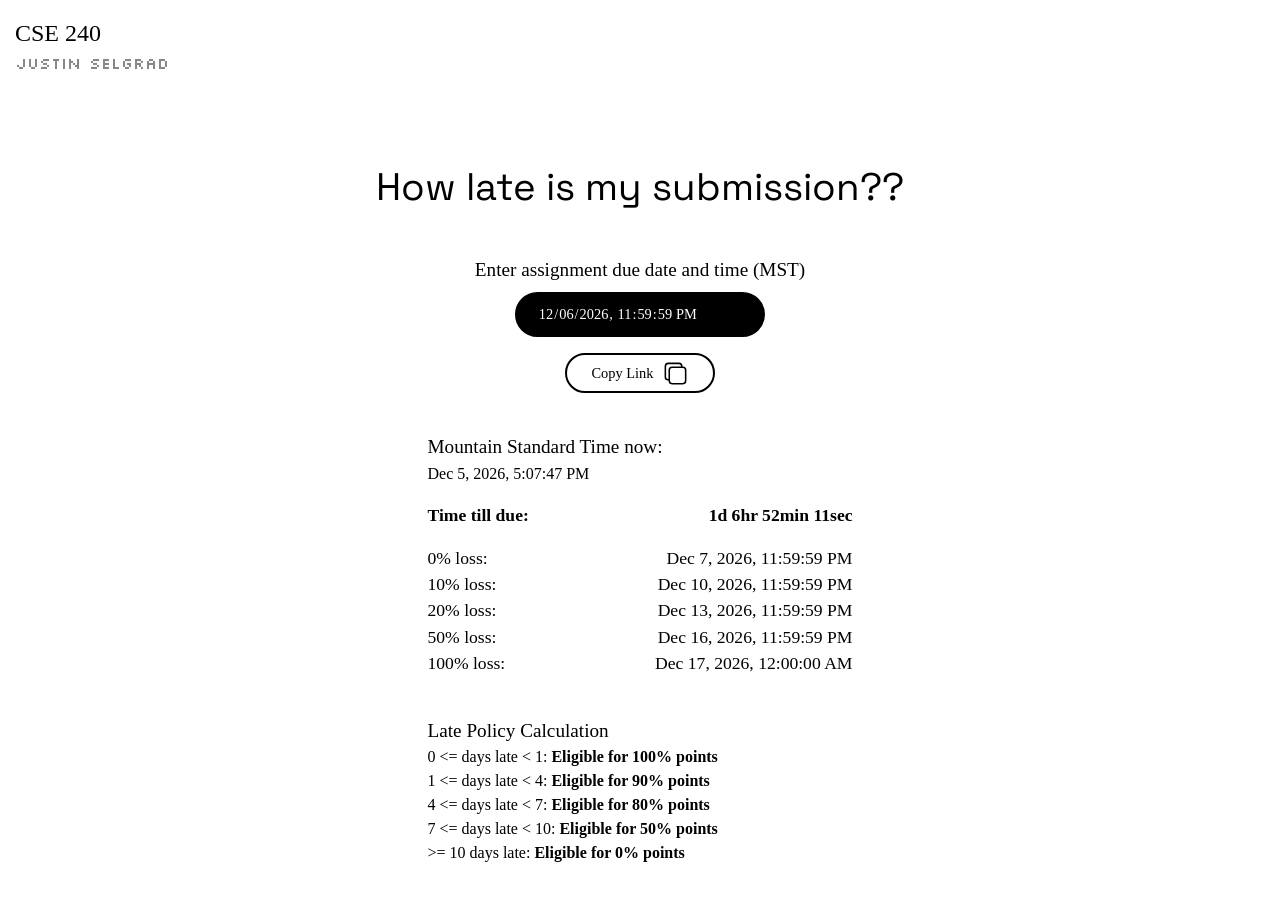
==== commit afdd10e4: "updated semester" ====
--- a/index.html
+++ b/index.html
@@ -18,7 +18,7 @@
 
     <div id="header" class="w-[100%] h-[7vh]">
         <h1 class="text-[1.5rem] font-[500] mb-0 font-open-sans">CSE 240</h1>
-        <h2 class="text-[1rem] font-[500] text-[#888] font-silkscreen">Justin Selgrad | Spring 2023</h2>
+        <h2 class="text-[1rem] font-[500] text-[#888] font-silkscreen">Justin Selgrad</h2>
     </div>
 
     <div id="main-body" class="mt-10 md:mt-20 grid place-content-center justify-items-center font-open-sans">
